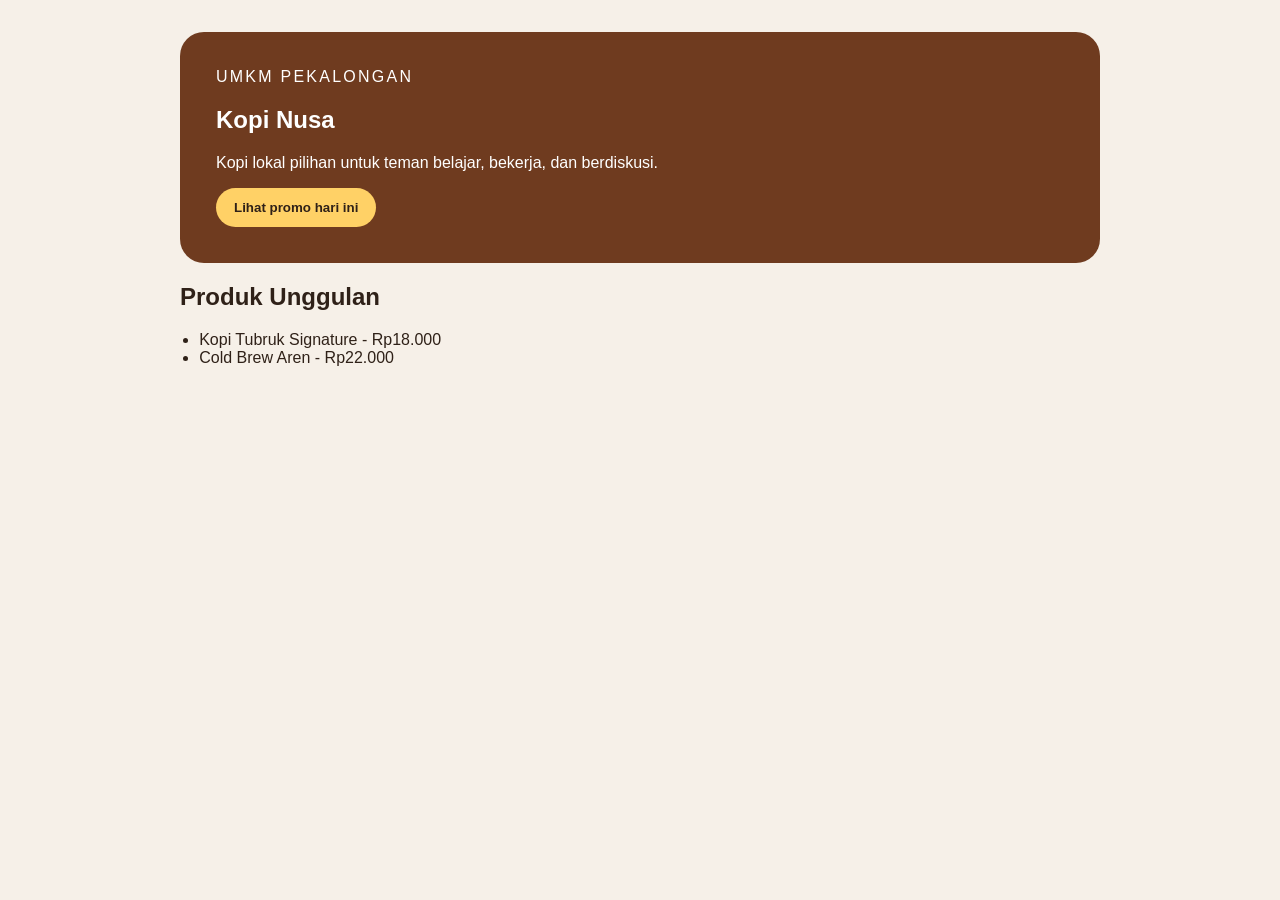
==== index.html @ a94487cd "pertemuan 1" ====
<!doctype html>
<html lang="id">
  <head>
    <meta charset="utf-8" />
    <meta name="viewport" content="width=device-width, initial-scale=1" />
    <title>Kopi Nusa - Website UMKM</title>
    <link rel="stylesheet" href="css/style.css" />
  </head>
  <body>
    <main class="page">
      <section class="hero">
        <p class="eyebrow">UMKM Pekalongan</p>
        <h1>Kopi Nusa</h1>
        <p>Kopi lokal pilihan untuk teman belajar, bekerja, dan berdiskusi.</p>
        <button id="promoButton" type="button">Lihat promo hari ini</button>
      </section>

      <section aria-labelledby="produk-title">
        <h2 id="produk-title">Produk Unggulan</h2>
        <ul class="products">
          <li>Kopi Tubruk Signature - Rp18.000</li>
          <li>Cold Brew Aren - Rp22.000</li>
        </ul>
      </section>
    </main>
    <script src="js/script.js"></script>
  </body>
</html>
---- css/style.css ----
body {
  margin: 0;
  color: #2f2118;
  background: #f6f0e8;
  font-family: Arial, sans-serif;
}

.page {
  max-width: 920px;
  margin: 0 auto;
  padding: 32px 20px;
}

.hero {
  padding: 36px;
  color: white;
  background: #6f3b1f;
  border-radius: 24px;
}

.eyebrow {
  margin: 0 0 8px;
  letter-spacing: 0.14em;
  text-transform: uppercase;
}

.products {
  padding-left: 1.2rem;
}

button {
  padding: 12px 18px;
  color: #2f2118;
  font-weight: 700;
  cursor: pointer;
  background: #ffd166;
  border: 0;
  border-radius: 999px;
}
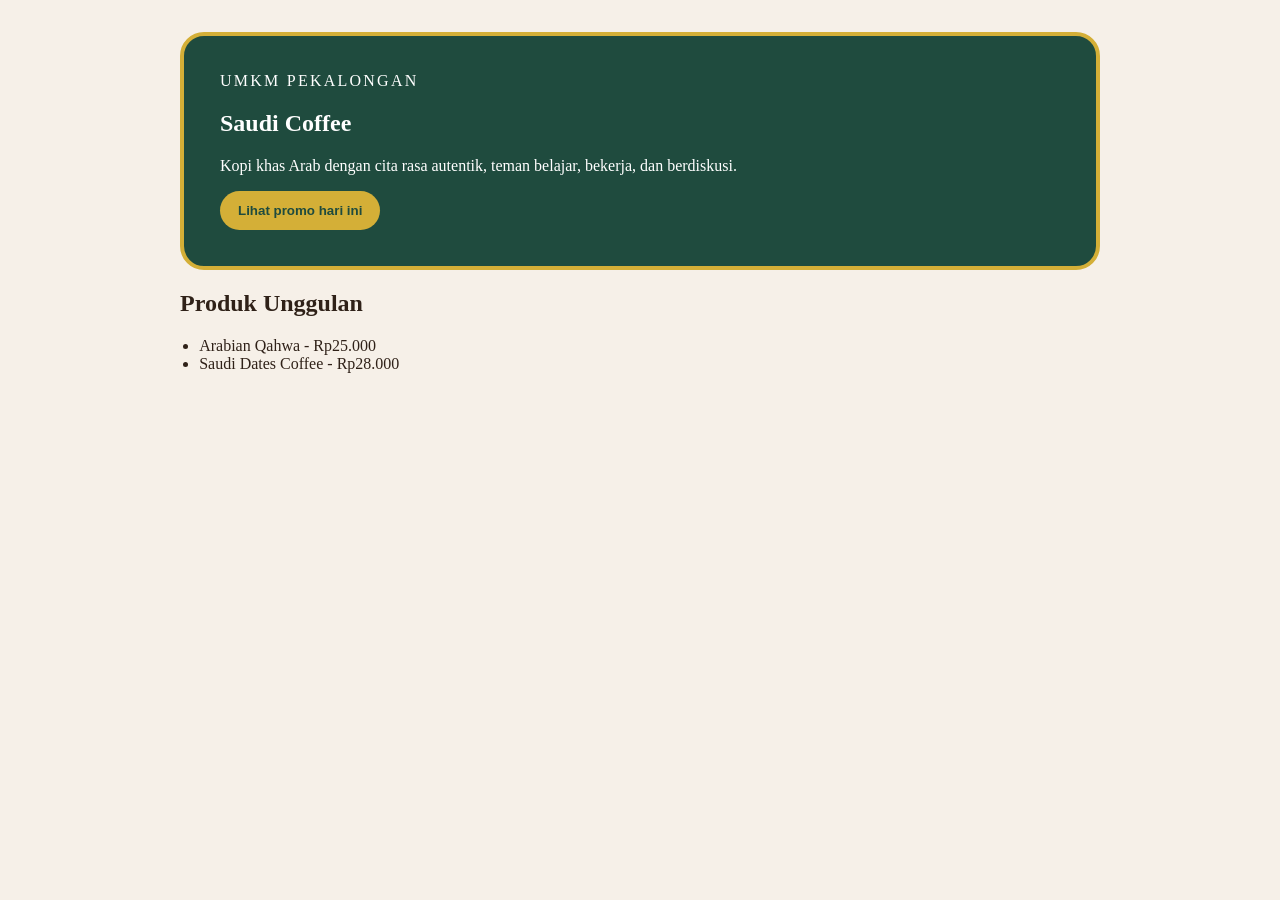
==== commit cb8112ba: "merubah nama umkm dan style css nya jadi nuansa arab (hijau emas)" ====
--- a/index.html
+++ b/index.html
@@ -3,23 +3,26 @@
   <head>
     <meta charset="utf-8" />
     <meta name="viewport" content="width=device-width, initial-scale=1" />
-    <title>Kopi Nusa - Website UMKM</title>
+    <title>Saudi Coffee - Website UMKM</title>
     <link rel="stylesheet" href="css/style.css" />
   </head>
   <body>
     <main class="page">
       <section class="hero">
         <p class="eyebrow">UMKM Pekalongan</p>
-        <h1>Kopi Nusa</h1>
-        <p>Kopi lokal pilihan untuk teman belajar, bekerja, dan berdiskusi.</p>
+        <h1>Saudi Coffee</h1>
+        <p>
+          Kopi khas Arab dengan cita rasa autentik, teman belajar, bekerja, dan
+          berdiskusi.
+        </p>
         <button id="promoButton" type="button">Lihat promo hari ini</button>
       </section>
 
       <section aria-labelledby="produk-title">
         <h2 id="produk-title">Produk Unggulan</h2>
         <ul class="products">
-          <li>Kopi Tubruk Signature - Rp18.000</li>
-          <li>Cold Brew Aren - Rp22.000</li>
+          <li>Arabian Qahwa - Rp25.000</li>
+          <li>Saudi Dates Coffee - Rp28.000</li>
         </ul>
       </section>
     </main>
--- a/css/style.css
+++ b/css/style.css
@@ -2,7 +2,7 @@
   margin: 0;
   color: #2f2118;
   background: #f6f0e8;
-  font-family: Arial, sans-serif;
+  font-family: "Amiri", serif;
 }
 
 .page {
@@ -14,8 +14,9 @@
 .hero {
   padding: 36px;
   color: white;
-  background: #6f3b1f;
+  background: #1f4b3e; /* hijau tua khas Arab */
   border-radius: 24px;
+  border: 4px solid #d4af37; /* aksen emas */
 }
 
 .eyebrow {
@@ -30,10 +31,10 @@
 
 button {
   padding: 12px 18px;
-  color: #2f2118;
+  color: #1f4b3e;
   font-weight: 700;
   cursor: pointer;
-  background: #ffd166;
+  background: #d4af37; /* emas */
   border: 0;
   border-radius: 999px;
 }
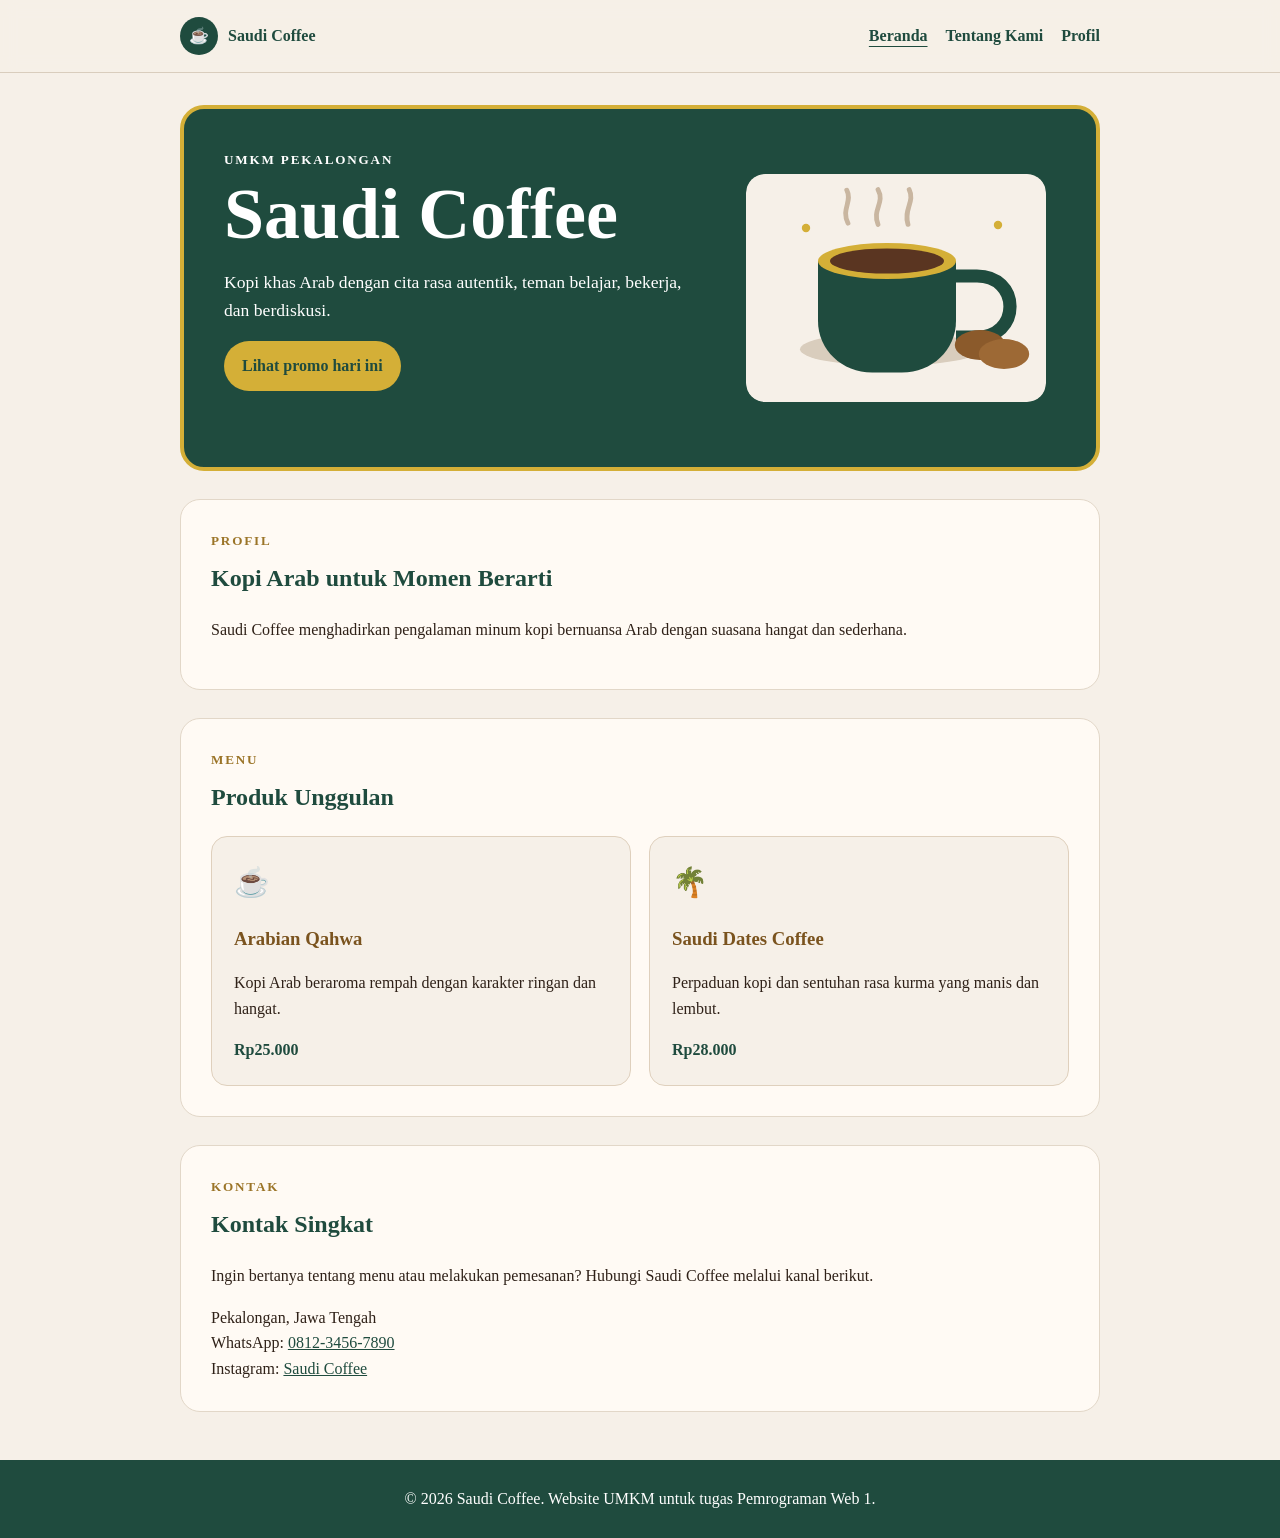
==== commit ea305f98: "menambahkan header, navigasi, kontak dan footer" ====
--- a/index.html
+++ b/index.html
@@ -3,29 +3,109 @@
   <head>
     <meta charset="utf-8" />
     <meta name="viewport" content="width=device-width, initial-scale=1" />
+    <meta
+      name="description"
+      content="Saudi Coffee - kopi khas Arab dari UMKM Pekalongan."
+    />
     <title>Saudi Coffee - Website UMKM</title>
     <link rel="stylesheet" href="css/style.css" />
   </head>
   <body>
+    <header class="site-header">
+      <div class="container header-inner">
+        <a class="brand" href="index.html" aria-label="Saudi Coffee - Beranda">
+          <span class="brand-mark" aria-hidden="true">☕</span>
+          <span>Saudi Coffee</span>
+        </a>
+        <nav aria-label="Navigasi utama">
+          <a href="index.html" aria-current="page">Beranda</a>
+          <a href="tentang.html">Tentang Kami</a>
+          <a href="#profil">Profil</a>
+        </nav>
+      </div>
+    </header>
+
     <main class="page">
-      <section class="hero">
-        <p class="eyebrow">UMKM Pekalongan</p>
-        <h1>Saudi Coffee</h1>
-        <p>
-          Kopi khas Arab dengan cita rasa autentik, teman belajar, bekerja, dan
-          berdiskusi.
-        </p>
-        <button id="promoButton" type="button">Lihat promo hari ini</button>
+      <section class="hero" aria-labelledby="hero-title">
+        <div class="hero-copy">
+          <p class="eyebrow">UMKM Pekalongan</p>
+          <h1 id="hero-title">Saudi Coffee</h1>
+          <p class="lead">
+            Kopi khas Arab dengan cita rasa autentik, teman belajar, bekerja,
+            dan berdiskusi.
+          </p>
+          <button id="promoButton" type="button">Lihat promo hari ini</button>
+          <p id="promoMessage" class="promo-message" aria-live="polite"></p>
+        </div>
+        <img
+          class="hero-image"
+          src="images/saudi-coffee.svg"
+          alt="Ilustrasi secangkir kopi Arab dengan kurma di sampingnya"
+        />
       </section>
 
-      <section aria-labelledby="produk-title">
+      <section
+        id="profil"
+        class="content-section"
+        aria-labelledby="profil-title"
+      >
+        <p class="section-label">Profil</p>
+        <h2 id="profil-title">Kopi Arab untuk Momen Berarti</h2>
+        <p>
+          Saudi Coffee menghadirkan pengalaman minum kopi bernuansa Arab dengan
+          suasana hangat dan sederhana.
+        </p>
+      </section>
+
+      <section class="content-section" aria-labelledby="produk-title">
+        <p class="section-label">Menu</p>
         <h2 id="produk-title">Produk Unggulan</h2>
-        <ul class="products">
-          <li>Arabian Qahwa - Rp25.000</li>
-          <li>Saudi Dates Coffee - Rp28.000</li>
-        </ul>
+        <div class="products">
+          <article class="product-card">
+            <span class="product-icon" aria-hidden="true">☕</span>
+            <h3>Arabian Qahwa</h3>
+            <p>Kopi Arab beraroma rempah dengan karakter ringan dan hangat.</p>
+            <strong>Rp25.000</strong>
+          </article>
+          <article class="product-card">
+            <span class="product-icon" aria-hidden="true">🌴</span>
+            <h3>Saudi Dates Coffee</h3>
+            <p>Perpaduan kopi dan sentuhan rasa kurma yang manis dan lembut.</p>
+            <strong>Rp28.000</strong>
+          </article>
+        </div>
+      </section>
+
+      <section
+        class="content-section contact-section"
+        aria-labelledby="kontak-title"
+      >
+        <p class="section-label">Kontak</p>
+        <h2 id="kontak-title">Kontak Singkat</h2>
+        <p>
+          Ingin bertanya tentang menu atau melakukan pemesanan? Hubungi Saudi
+          Coffee melalui kanal berikut.
+        </p>
+        <address>
+          Pekalongan, Jawa Tengah<br />
+          WhatsApp: <a href="https://wa.me/6281234567890">0812-3456-7890</a
+          ><br />
+          Instagram:
+          <a href="https://instagram.com/" target="_blank" rel="noopener"
+            >Saudi Coffee</a
+          >
+        </address>
       </section>
     </main>
+
+    <footer class="site-footer">
+      <div class="container">
+        <p>
+          &copy; 2026 Saudi Coffee. Website UMKM untuk tugas Pemrograman Web 1.
+        </p>
+      </div>
+    </footer>
+
     <script src="js/script.js"></script>
   </body>
 </html>
--- a/css/style.css
+++ b/css/style.css
@@ -1,40 +1,241 @@
+* {
+  box-sizing: border-box;
+}
+
+html {
+  scroll-behavior: smooth;
+}
+
 body {
   margin: 0;
   color: #2f2118;
   background: #f6f0e8;
-  font-family: "Amiri", serif;
-}
-
+  font-family: Georgia, "Times New Roman", serif;
+  line-height: 1.6;
+}
+
+a {
+  color: #1f4b3e;
+}
+
+a:focus-visible,
+button:focus-visible {
+  outline: 3px solid #d4af37;
+  outline-offset: 4px;
+  border-radius: 6px;
+}
+
+.container,
 .page {
-  max-width: 920px;
+  width: min(920px, calc(100% - 40px));
   margin: 0 auto;
-  padding: 32px 20px;
+}
+
+.site-header {
+  position: sticky;
+  top: 0;
+  z-index: 10;
+  background: rgba(246, 240, 232, 0.96);
+  border-bottom: 1px solid #d9cdbd;
+  -webkit-backdrop-filter: blur(8px);
+  backdrop-filter: blur(8px);
+}
+
+.header-inner {
+  min-height: 72px;
+  display: flex;
+  align-items: center;
+  justify-content: space-between;
+  gap: 24px;
+}
+
+.brand {
+  display: inline-flex;
+  align-items: center;
+  gap: 10px;
+  color: #1f4b3e;
+  font-weight: 800;
+  text-decoration: none;
+}
+
+.brand-mark {
+  display: grid;
+  place-items: center;
+  width: 38px;
+  height: 38px;
+  border-radius: 50%;
+  background: #1f4b3e;
+  color: #d4af37;
+}
+
+nav {
+  display: flex;
+  flex-wrap: wrap;
+  gap: 18px;
+}
+
+nav a {
+  font-weight: 700;
+  text-decoration: none;
+}
+
+nav a:hover,
+nav a[aria-current="page"] {
+  text-decoration: underline;
+  text-underline-offset: 5px;
+}
+
+.page {
+  padding: 32px 0 48px;
 }
 
 .hero {
-  padding: 36px;
+  display: grid;
+  grid-template-columns: 1.2fr 0.8fr;
+  align-items: center;
+  gap: 30px;
+  padding: 40px;
   color: white;
-  background: #1f4b3e; /* hijau tua khas Arab */
+  background: #1f4b3e;
   border-radius: 24px;
-  border: 4px solid #d4af37; /* aksen emas */
-}
-
-.eyebrow {
+  border: 4px solid #d4af37;
+}
+
+.compact-hero {
+  padding-block: 32px;
+}
+
+.eyebrow,
+.section-label {
   margin: 0 0 8px;
   letter-spacing: 0.14em;
   text-transform: uppercase;
-}
-
-.products {
-  padding-left: 1.2rem;
+  font-size: 0.82rem;
+  font-weight: 800;
+}
+
+.hero h1 {
+  margin: 0;
+  font-size: clamp(2.4rem, 6vw, 4.5rem);
+  line-height: 1;
+}
+
+.lead {
+  max-width: 60ch;
+  font-size: 1.1rem;
+}
+
+.hero-image {
+  width: 100%;
+  max-width: 300px;
+  justify-self: center;
+  border-radius: 18px;
 }
 
 button {
   padding: 12px 18px;
   color: #1f4b3e;
+  font: inherit;
   font-weight: 700;
   cursor: pointer;
-  background: #d4af37; /* emas */
+  background: #d4af37;
   border: 0;
   border-radius: 999px;
 }
+
+.promo-message {
+  min-height: 1.5em;
+  margin: 12px 0 0;
+  font-weight: 700;
+}
+
+.content-section {
+  margin-top: 28px;
+  padding: 30px;
+  background: #fffaf4;
+  border: 1px solid #e2d7c8;
+  border-radius: 20px;
+}
+
+.content-section h2 {
+  margin-top: 0;
+  color: #1f4b3e;
+}
+
+.content-section h3 {
+  color: #7a531e;
+}
+
+.section-label {
+  color: #9b7427;
+}
+
+.products {
+  display: grid;
+  grid-template-columns: repeat(2, minmax(0, 1fr));
+  gap: 18px;
+}
+
+.product-card {
+  padding: 22px;
+  border-radius: 16px;
+  background: #f6f0e8;
+  border: 1px solid #dfd0bd;
+}
+
+.product-card h3 {
+  margin-bottom: 8px;
+}
+
+.product-icon {
+  font-size: 1.8rem;
+}
+
+.product-card strong {
+  color: #1f4b3e;
+}
+
+address {
+  font-style: normal;
+}
+
+.text-link {
+  font-weight: 700;
+}
+
+.site-footer {
+  padding: 26px 0;
+  color: #fff;
+  background: #1f4b3e;
+  text-align: center;
+}
+
+.site-footer p {
+  margin: 0;
+}
+
+@media (max-width: 700px) {
+  .header-inner {
+    align-items: flex-start;
+    padding-block: 14px;
+    flex-direction: column;
+  }
+
+  nav {
+    gap: 12px;
+  }
+
+  .hero {
+    grid-template-columns: 1fr;
+    padding: 28px 22px;
+  }
+
+  .products {
+    grid-template-columns: 1fr;
+  }
+
+  .container,
+  .page {
+    width: min(100% - 28px, 920px);
+  }
+}
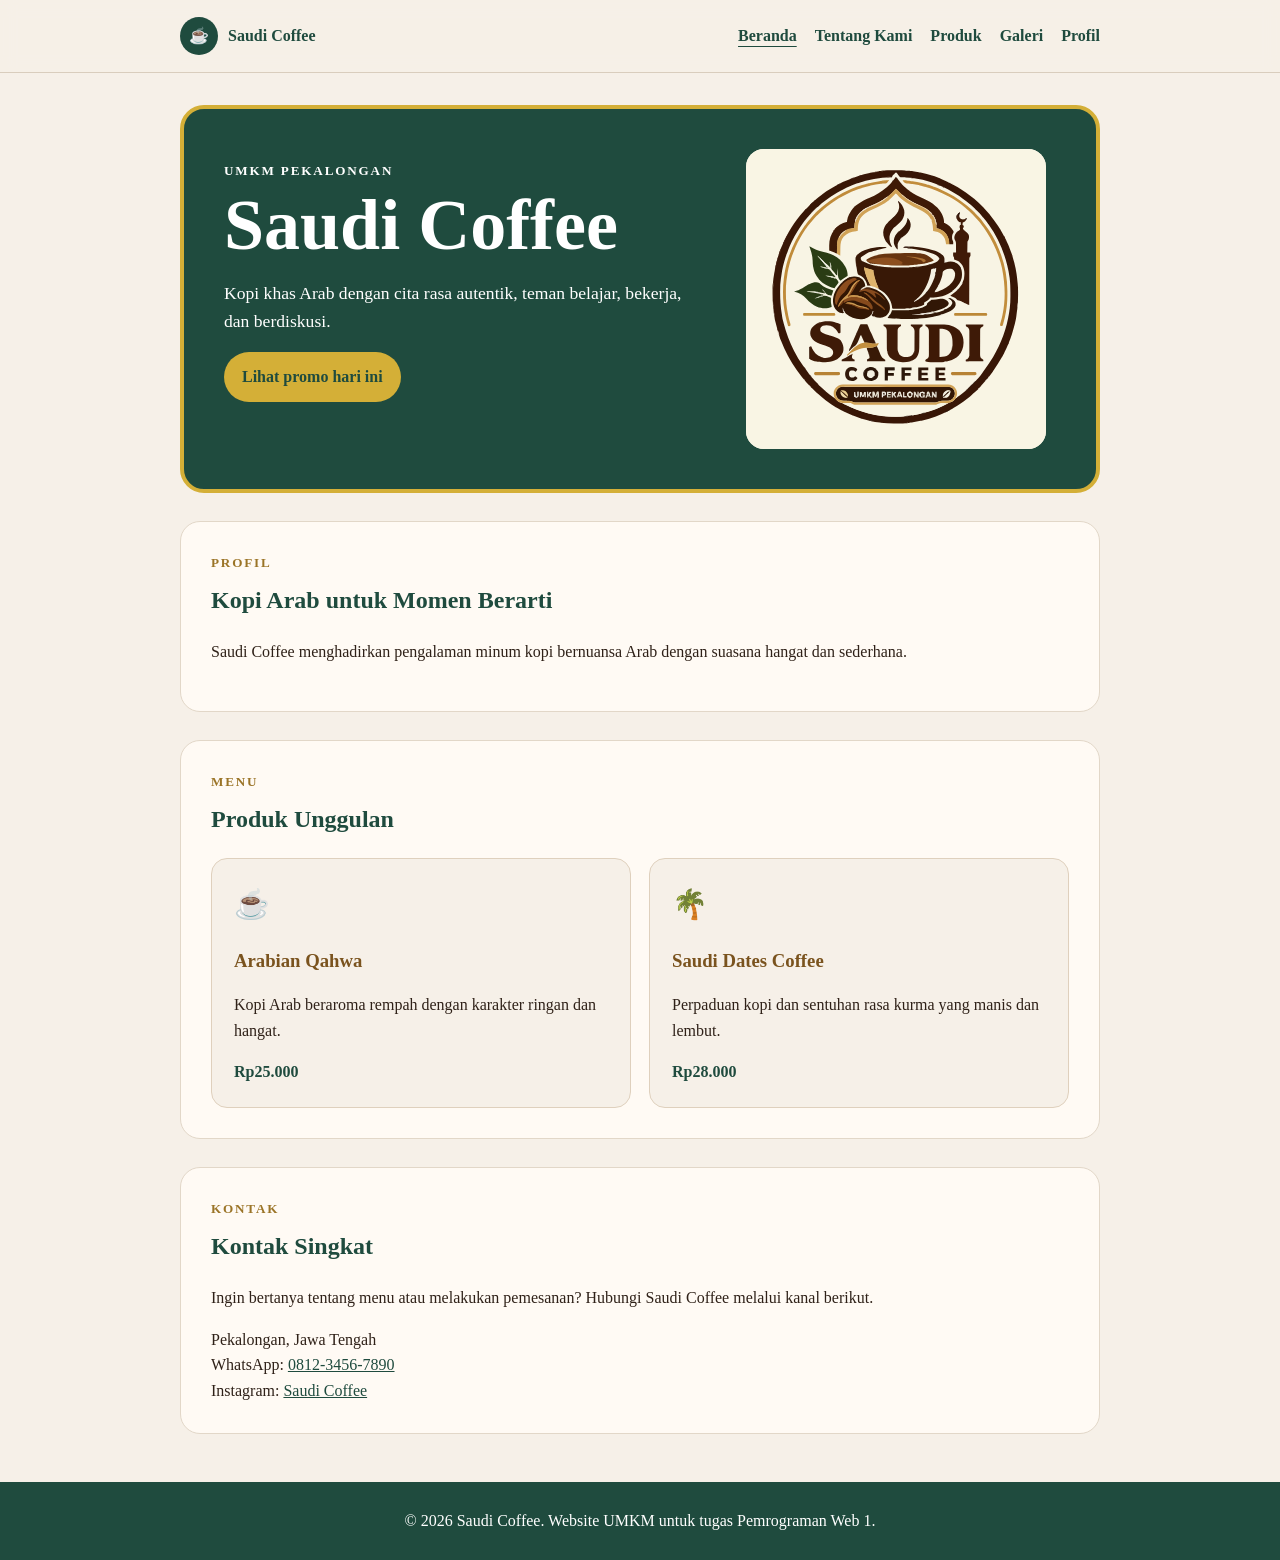
==== commit 545ce73b: "menambahkan menu produk dan galeri" ====
--- a/index.html
+++ b/index.html
@@ -20,6 +20,8 @@
         <nav aria-label="Navigasi utama">
           <a href="index.html" aria-current="page">Beranda</a>
           <a href="tentang.html">Tentang Kami</a>
+          <a href="produk.html">Produk</a>
+          <a href="galeri.html">Galeri</a>
           <a href="#profil">Profil</a>
         </nav>
       </div>
@@ -39,7 +41,7 @@
         </div>
         <img
           class="hero-image"
-          src="images/saudi-coffee.svg"
+          src="assets/images/saudi-coffee.svg"
           alt="Ilustrasi secangkir kopi Arab dengan kurma di sampingnya"
         />
       </section>
--- a/css/style.css
+++ b/css/style.css
@@ -239,3 +239,151 @@
     width: min(100% - 28px, 920px);
   }
 }
+/* ================================
+   P03 - Katalog Produk
+   ================================ */
+
+.table-wrapper {
+  width: 100%;
+  overflow-x: auto;
+  margin-top: 20px;
+}
+
+table {
+  width: 100%;
+  border-collapse: collapse;
+  background: #fffaf4;
+}
+
+caption {
+  margin-bottom: 12px;
+  color: #1f4b3e;
+  font-weight: 800;
+  text-align: left;
+}
+
+th,
+td {
+  padding: 14px 16px;
+  border: 1px solid #dfd0bd;
+  text-align: left;
+  vertical-align: top;
+}
+
+thead th {
+  color: #fff;
+  background: #1f4b3e;
+  font-weight: 800;
+}
+
+tbody th {
+  color: #7a531e;
+  background: #f6f0e8;
+  font-weight: 800;
+}
+
+tbody tr:nth-child(even) td {
+  background: #f6f0e8;
+}
+
+tbody tr:hover td,
+tbody tr:hover th {
+  background: #eee3d4;
+}
+
+/* ================================
+   P03 - Figure & Figcaption
+   ================================ */
+
+figure {
+  margin: 24px 0;
+}
+
+figure img {
+  display: block;
+  width: 100%;
+  max-width: 100%;
+  height: auto;
+  border-radius: 16px;
+  border: 1px solid #dfd0bd;
+  background: #f6f0e8;
+}
+
+figcaption {
+  margin-top: 10px;
+  color: #7a531e;
+  font-size: 0.95rem;
+  font-style: italic;
+}
+
+/* ================================
+   P03 - Galeri
+   ================================ */
+
+.gallery-grid {
+  display: grid;
+  grid-template-columns: repeat(2, minmax(0, 1fr));
+  gap: 20px;
+}
+
+.gallery-grid figure {
+  margin: 0;
+  padding: 16px;
+  background: #f6f0e8;
+  border: 1px solid #dfd0bd;
+  border-radius: 16px;
+}
+
+.gallery-grid figure img {
+  width: 100%;
+  aspect-ratio: 4 / 3;
+  object-fit: contain;
+  border: 0;
+  border-radius: 12px;
+}
+
+/* ================================
+   P03 - Audio & Video
+   ================================ */
+
+audio,
+video {
+  display: block;
+  width: 100%;
+  max-width: 100%;
+  margin-top: 16px;
+}
+
+video {
+  border-radius: 16px;
+  background: #1f4b3e;
+}
+
+.media-note {
+  margin-top: 10px;
+  color: #7a531e;
+  font-size: 0.9rem;
+}
+
+/* ================================
+   P03 - Responsive
+   ================================ */
+
+@media (max-width: 700px) {
+  .gallery-grid {
+    grid-template-columns: 1fr;
+  }
+
+  .table-wrapper {
+    overflow-x: auto;
+  }
+
+  table {
+    min-width: 700px;
+  }
+
+  th,
+  td {
+    padding: 12px;
+  }
+}
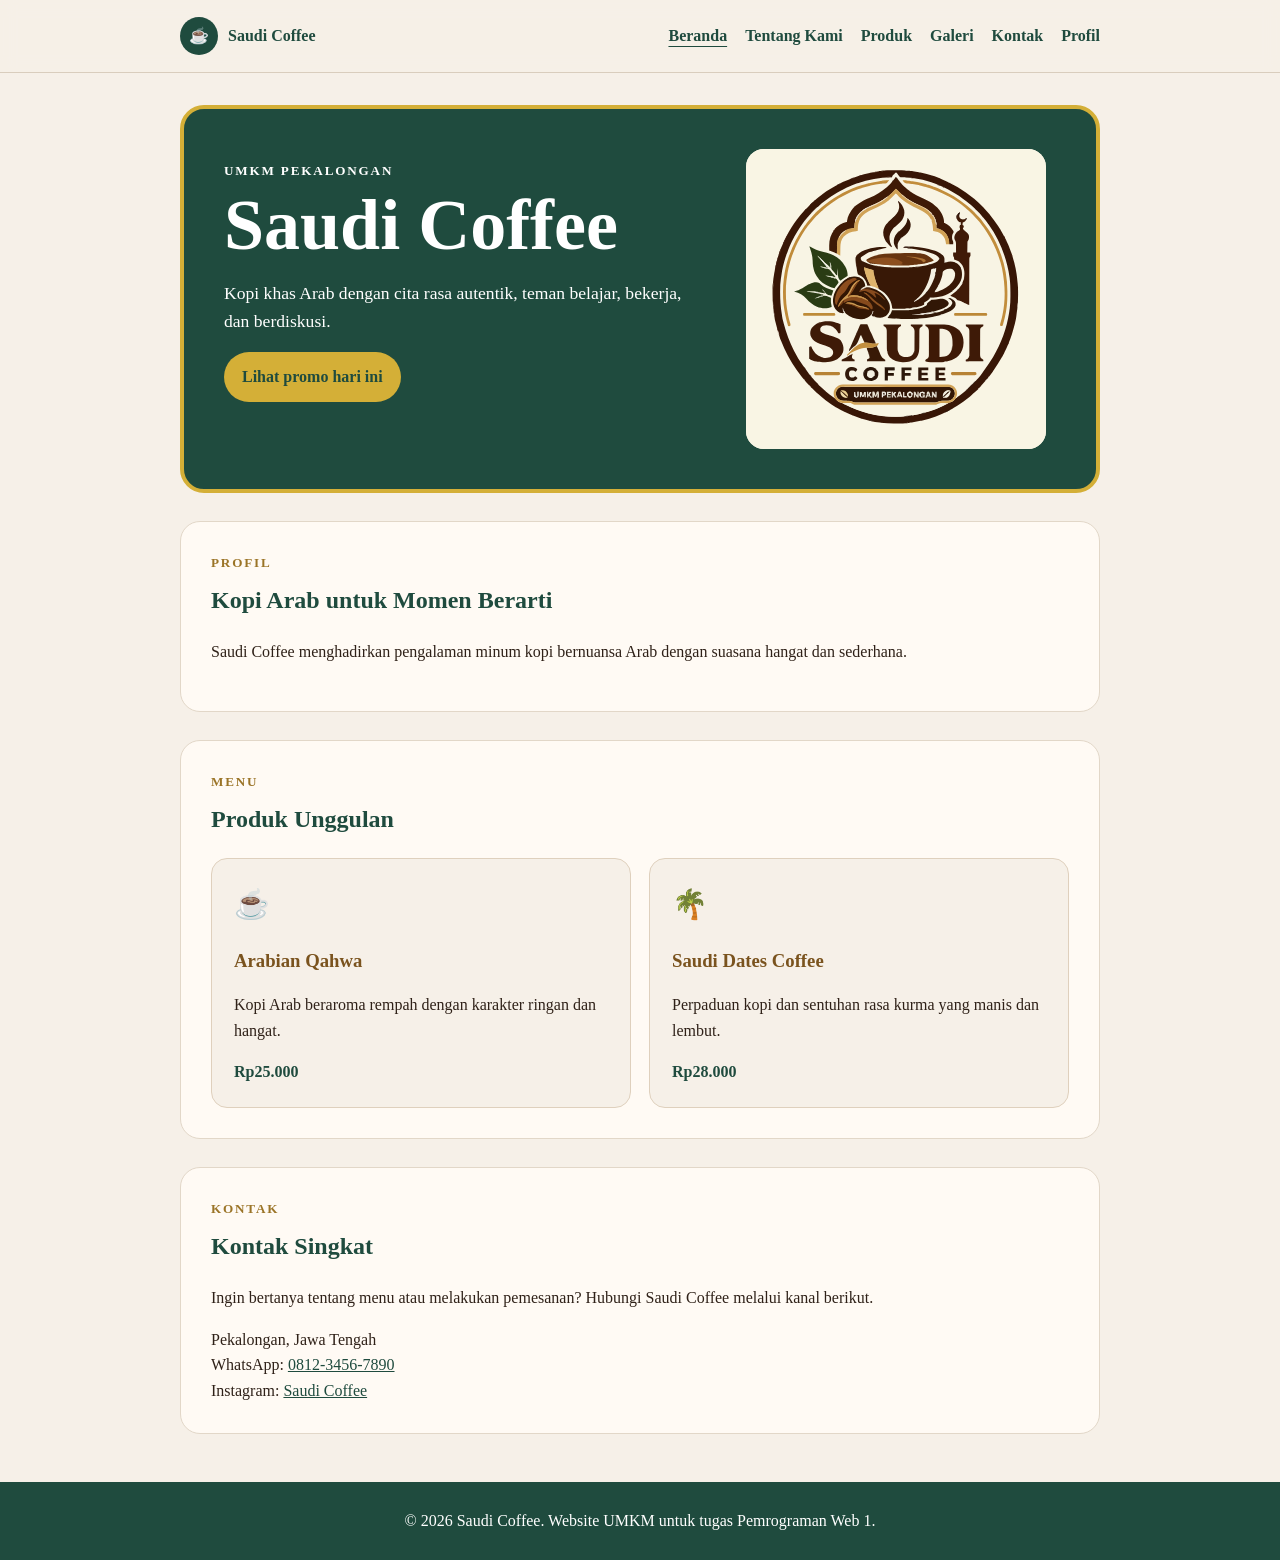
==== commit d69d69f4: "menambahkan halaman kontak dan form pengiriman pesan, dan sedikit memperbaiki css footer agar tidak " ====
--- a/index.html
+++ b/index.html
@@ -22,6 +22,7 @@
           <a href="tentang.html">Tentang Kami</a>
           <a href="produk.html">Produk</a>
           <a href="galeri.html">Galeri</a>
+          <a href="kontak.html">Kontak</a>
           <a href="#profil">Profil</a>
         </nav>
       </div>
--- a/css/style.css
+++ b/css/style.css
@@ -12,6 +12,15 @@
   background: #f6f0e8;
   font-family: Georgia, "Times New Roman", serif;
   line-height: 1.6;
+
+  display: flex;
+  flex-direction: column;
+  min-height: 100vh;
+}
+.page {
+  padding: 32px 0 48px;
+
+  flex: 1;
 }
 
 a {
@@ -387,3 +396,112 @@
     padding: 12px;
   }
 }
+
+/* ================================
+   P04 - FORM KONTAK
+   ================================ */
+
+.form-group {
+  margin-top: 20px;
+}
+
+.form-group label,
+fieldset legend {
+  display: block;
+  margin-bottom: 8px;
+  color: #1f4b3e;
+  font-weight: 800;
+}
+
+input,
+select,
+textarea {
+  width: 100%;
+  padding: 12px 14px;
+  color: #2f2118;
+  background: #fff;
+  font: inherit;
+  border: 1px solid #d9cdbd;
+  border-radius: 10px;
+}
+
+textarea {
+  resize: vertical;
+  min-height: 140px;
+}
+
+input:focus,
+select:focus,
+textarea:focus {
+  border-color: #1f4b3e;
+  outline: 3px solid rgba(212, 175, 55, 0.35);
+  outline-offset: 2px;
+}
+
+input:invalid:not(:placeholder-shown),
+select:invalid,
+textarea:invalid:not(:placeholder-shown) {
+  border-color: #a94442;
+}
+
+fieldset {
+  margin-top: 24px;
+  padding: 20px;
+  border: 1px solid #dfd0bd;
+  border-radius: 14px;
+  background: #f6f0e8;
+}
+
+.radio-group {
+  display: flex;
+  flex-wrap: wrap;
+  gap: 16px;
+}
+
+.radio-group label {
+  display: inline-flex;
+  align-items: center;
+  gap: 8px;
+  margin: 0;
+  color: #2f2118;
+  font-weight: 600;
+}
+
+.radio-group input {
+  width: auto;
+}
+
+.optional {
+  color: #7a531e;
+  font-size: 0.85rem;
+  font-weight: 400;
+}
+
+form button[type="submit"] {
+  margin-top: 24px;
+}
+
+.form-result {
+  margin-top: 24px;
+  padding: 20px;
+  background: #f6f0e8;
+  border: 1px solid #d4af37;
+  border-radius: 14px;
+}
+
+.form-result h2 {
+  margin-top: 0;
+  color: #1f4b3e;
+}
+
+.form-result.error {
+  color: #a94442;
+  border-color: #a94442;
+}
+
+@media (max-width: 700px) {
+  .radio-group {
+    flex-direction: column;
+    gap: 10px;
+  }
+}
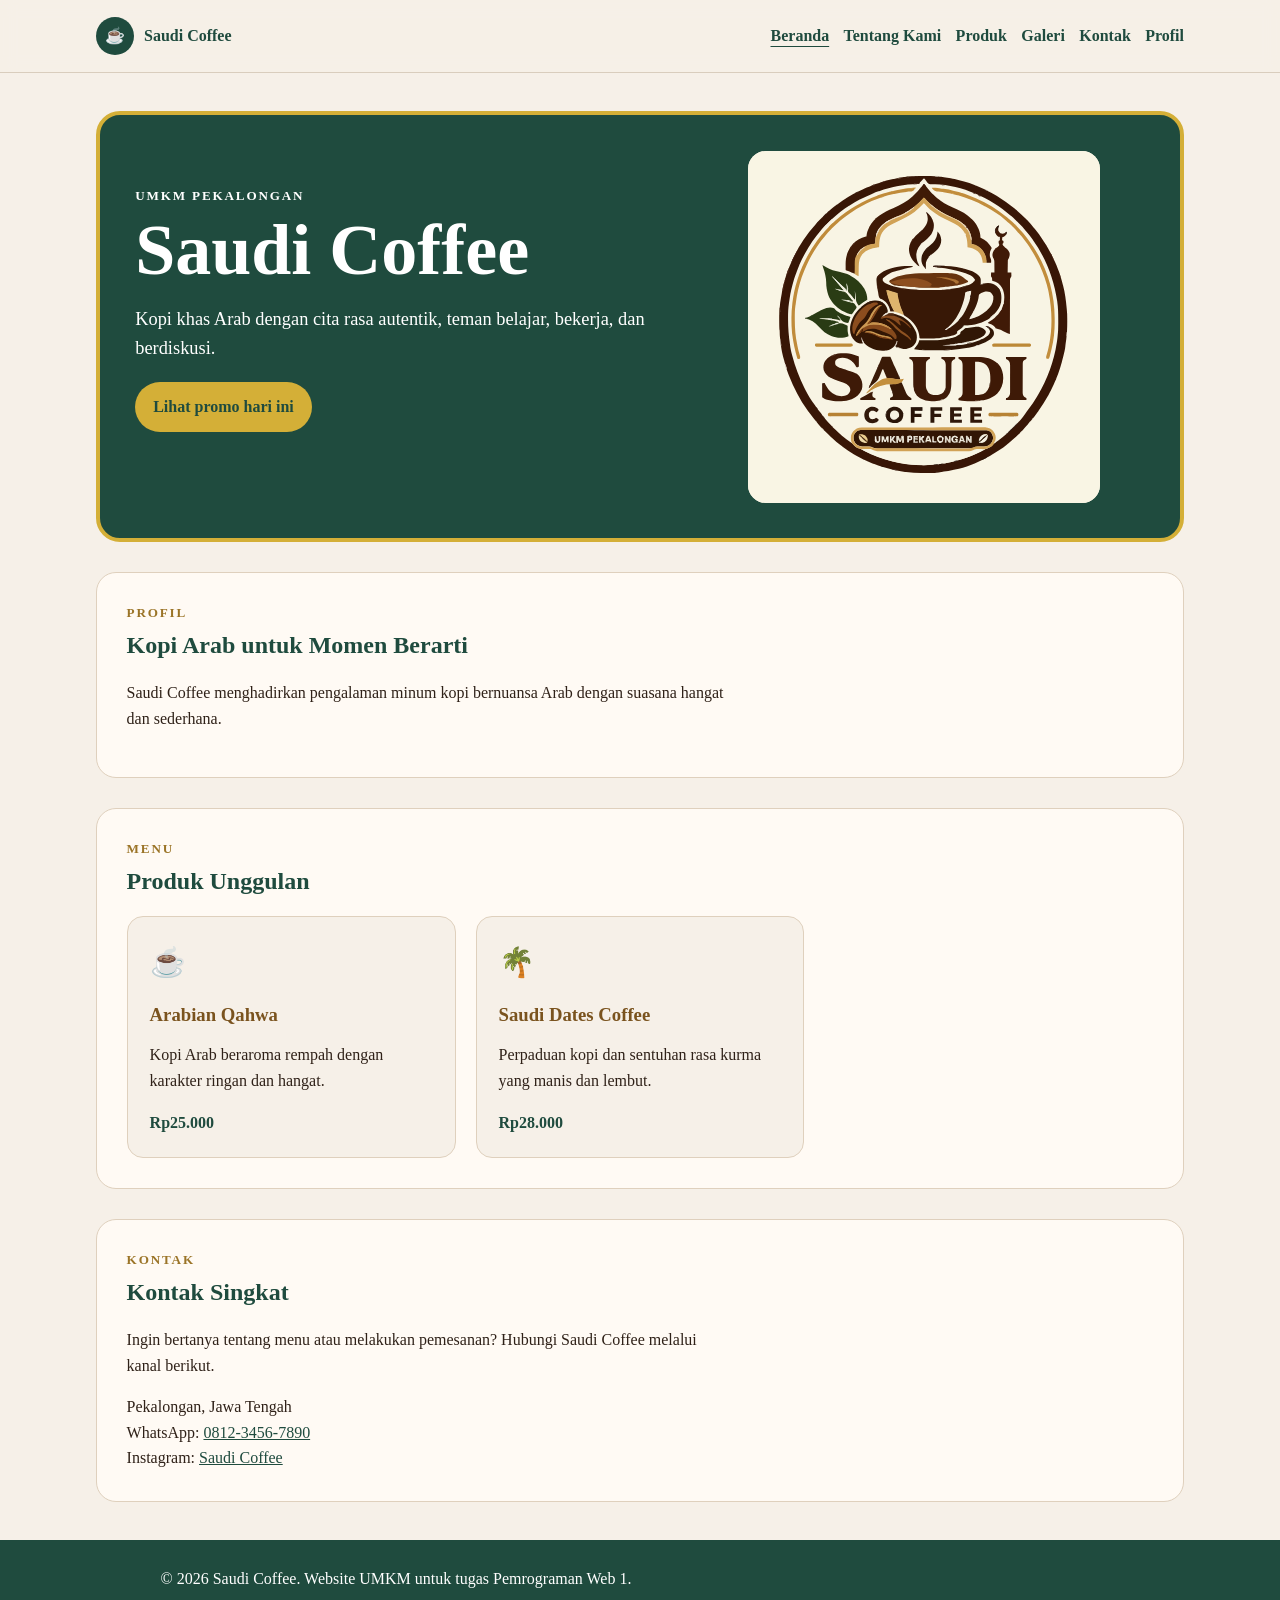
==== commit bb224260: "P09" ====
--- a/index.html
+++ b/index.html
@@ -108,7 +108,7 @@
         </p>
       </div>
     </footer>
-
     <script src="js/script.js"></script>
+    <script src="js/app.js" defer></script>
   </body>
 </html>
--- a/css/style.css
+++ b/css/style.css
@@ -1,3 +1,25 @@
+:root {
+  --color-primary: #1f4b3e;
+  --color-primary-strong: #15372d;
+  --color-text: #2f2118;
+  --color-muted: #7a6352;
+  --color-surface: #fffaf4;
+  --color-surface-alt: #f6f0e8;
+  --color-border: #dfd0bd;
+  --color-focus: #b8860b;
+  --color-accent: #d4af37;
+  --space-1: 0.25rem;
+  --space-2: 0.5rem;
+  --space-3: 1rem;
+  --space-4: 1.5rem;
+  --radius-sm: 0.5rem;
+  --radius-md: 1rem;
+  --radius-lg: 1.5rem;
+  --font-body: Georgia, "Times New Roman", serif;
+  --line-height-body: 1.6;
+  --content-width: 920px;
+}
+
 * {
   box-sizing: border-box;
 }
@@ -8,10 +30,11 @@
 
 body {
   margin: 0;
-  color: #2f2118;
-  background: #f6f0e8;
-  font-family: Georgia, "Times New Roman", serif;
-  line-height: 1.6;
+  font-size: 1rem;
+  color: var(--color-text);
+  background: var(--color-surface-alt);
+  font-family: var(--font-body);
+  line-height: var(--line-height-body);
 
   display: flex;
   flex-direction: column;
@@ -24,12 +47,12 @@
 }
 
 a {
-  color: #1f4b3e;
+  color: var(--color-primary);
 }
 
 a:focus-visible,
 button:focus-visible {
-  outline: 3px solid #d4af37;
+  outline: 3px solid var(--color-focus);
   outline-offset: 4px;
   border-radius: 6px;
 }
@@ -62,7 +85,7 @@
   display: inline-flex;
   align-items: center;
   gap: 10px;
-  color: #1f4b3e;
+  color: var(--color-primary);
   font-weight: 800;
   text-decoration: none;
 }
@@ -73,7 +96,7 @@
   width: 38px;
   height: 38px;
   border-radius: 50%;
-  background: #1f4b3e;
+  background: var(--color-primary);
   color: #d4af37;
 }
 
@@ -105,7 +128,7 @@
   gap: 30px;
   padding: 40px;
   color: white;
-  background: #1f4b3e;
+  background: var(--color-primary);
   border-radius: 24px;
   border: 4px solid #d4af37;
 }
@@ -143,7 +166,7 @@
 
 button {
   padding: 12px 18px;
-  color: #1f4b3e;
+  color: var(--color-primary);
   font: inherit;
   font-weight: 700;
   cursor: pointer;
@@ -161,14 +184,14 @@
 .content-section {
   margin-top: 28px;
   padding: 30px;
-  background: #fffaf4;
-  border: 1px solid #e2d7c8;
+  background: var(--color-surface);
+  border: 1px solid var(--color-border);
   border-radius: 20px;
 }
 
 .content-section h2 {
   margin-top: 0;
-  color: #1f4b3e;
+  color: var(--color-primary);
 }
 
 .content-section h3 {
@@ -187,9 +210,9 @@
 
 .product-card {
   padding: 22px;
-  border-radius: 16px;
-  background: #f6f0e8;
-  border: 1px solid #dfd0bd;
+  border-radius: var(--radius-md);
+  background: var(--color-surface-alt);
+  border: 1px solid var(--color-border);
 }
 
 .product-card h3 {
@@ -201,7 +224,7 @@
 }
 
 .product-card strong {
-  color: #1f4b3e;
+  color: var(--color-primary);
 }
 
 address {
@@ -215,7 +238,7 @@
 .site-footer {
   padding: 26px 0;
   color: #fff;
-  background: #1f4b3e;
+  background: var(--color-primary);
   text-align: center;
 }
 
@@ -261,12 +284,12 @@
 table {
   width: 100%;
   border-collapse: collapse;
-  background: #fffaf4;
+  background: var(--color-surface);
 }
 
 caption {
   margin-bottom: 12px;
-  color: #1f4b3e;
+  color: var(--color-primary);
   font-weight: 800;
   text-align: left;
 }
@@ -274,25 +297,25 @@
 th,
 td {
   padding: 14px 16px;
-  border: 1px solid #dfd0bd;
+  border: 1px solid var(--color-border);
   text-align: left;
   vertical-align: top;
 }
 
 thead th {
   color: #fff;
-  background: #1f4b3e;
+  background: var(--color-primary);
   font-weight: 800;
 }
 
 tbody th {
   color: #7a531e;
-  background: #f6f0e8;
+  background: var(--color-surface-alt);
   font-weight: 800;
 }
 
 tbody tr:nth-child(even) td {
-  background: #f6f0e8;
+  background: var(--color-surface-alt);
 }
 
 tbody tr:hover td,
@@ -313,9 +336,9 @@
   width: 100%;
   max-width: 100%;
   height: auto;
-  border-radius: 16px;
-  border: 1px solid #dfd0bd;
-  background: #f6f0e8;
+  border-radius: var(--radius-md);
+  border: 1px solid var(--color-border);
+  background: var(--color-surface-alt);
 }
 
 figcaption {
@@ -338,9 +361,9 @@
 .gallery-grid figure {
   margin: 0;
   padding: 16px;
-  background: #f6f0e8;
-  border: 1px solid #dfd0bd;
-  border-radius: 16px;
+  background: var(--color-surface-alt);
+  border: 1px solid var(--color-border);
+  border-radius: var(--radius-md);
 }
 
 .gallery-grid figure img {
@@ -364,8 +387,8 @@
 }
 
 video {
-  border-radius: 16px;
-  background: #1f4b3e;
+  border-radius: var(--radius-md);
+  background: var(--color-primary);
 }
 
 .media-note {
@@ -401,107 +424,539 @@
    P04 - FORM KONTAK
    ================================ */
 
-.form-group {
+form#form-kontak,
+pre#preview {
+  background: white;
+  border: 1px solid var(--color-border); /* Garis batas warna krem */
+  border-radius: var(--radius-md);
+  padding: 18px;
   margin-top: 20px;
 }
 
-.form-group label,
+.field {
+  display: grid;
+  gap: 6px;
+  margin-bottom: 14px;
+}
+
+.field label,
 fieldset legend {
-  display: block;
-  margin-bottom: 8px;
-  color: #1f4b3e;
+  color: var(--color-primary); /* Teks label warna hijau tua */
   font-weight: 800;
+}
+
+.field input,
+.field select,
+.field textarea,
+fieldset input {
+  font: inherit;
+  padding: 12px;
+  border: 1px solid #d9cdbd;
+  border-radius: 8px;
+  color: var(--color-text);
+  width: 100%;
+}
+
+.field input:focus,
+.field select:focus,
+.field textarea:focus {
+  border-color: var(--color-primary);
+  outline: 3px solid rgba(212, 175, 55, 0.35); /* Garis luar warna emas pudar */
+  outline-offset: 2px;
+}
+
+fieldset {
+  display: grid;
+  gap: 8px;
+  margin: 0 0 14px;
+  border: 1px solid var(--color-border);
+  border-radius: 12px;
+  background: var(--color-surface-alt); /* Latar belakang krem muda */
+  padding: 16px;
+}
+
+fieldset label {
+  display: inline-flex;
+  align-items: center;
+  gap: 8px;
+  color: var(--color-text);
+  font-weight: 600;
+}
+
+/* Mengatur ukuran tombol bundar khas Saudi Coffee */
+form#form-kontak button[type="submit"] {
+  cursor: pointer;
+  background: #d4af37; /* Latar emas */
+  color: var(--color-primary); /* Teks hijau tua */
+  font-weight: bold;
+  border: none;
+  padding: 14px 24px;
+  border-radius: 999px;
+  margin-top: 10px;
+  width: 100%; /* Tombol memenuhi lebar form */
+  transition: background-color 0.3s;
+}
+
+form#form-kontak button[type="submit"]:hover {
+  background: var(--color-primary); /* Berubah hijau tua */
+  color: #d4af37; /* Teks berubah emas */
+}
+
+#preview-title {
+  margin-top: 40px;
+  color: var(--color-primary);
+}
+
+pre#preview {
+  background: var(--color-surface-alt);
+  color: var(--color-text);
+  font-family: inherit; /* Menyamakan font dengan keseluruhan website */
+  font-weight: bold;
+  white-space: pre-wrap; /* Memastikan teks panjang turun ke bawah, tidak melebar */
+}
+
+/* Mengembalikan ukuran radio button ke ukuran aslinya */
+fieldset input[type="radio"] {
+  width: auto;
+  margin-right: 4px;
+  cursor: pointer;
+}
+
+/* P05 — komponen konsisten, state interaktif, dan aksesibilitas */
+:where(h1, h2, h3, h4) {
+  line-height: 1.2;
+}
+p {
+  max-width: 75ch;
+}
+
+a:hover {
+  color: var(--color-primary-strong);
+}
+
+button {
+  transition:
+    background-color 160ms ease,
+    color 160ms ease,
+    transform 160ms ease;
+}
+button:hover {
+  background: var(--color-primary-strong);
+  color: var(--color-accent);
+}
+button:active {
+  transform: translateY(1px);
+}
+
+:where(a, button, input, select, textarea):focus-visible {
+  outline: 3px solid var(--color-focus);
+  outline-offset: 3px;
 }
 
 input,
 select,
 textarea {
-  width: 100%;
-  padding: 12px 14px;
-  color: #2f2118;
-  background: #fff;
-  font: inherit;
-  border: 1px solid #d9cdbd;
-  border-radius: 10px;
-}
-
-textarea {
-  resize: vertical;
-  min-height: 140px;
-}
-
-input:focus,
-select:focus,
-textarea:focus {
-  border-color: #1f4b3e;
-  outline: 3px solid rgba(212, 175, 55, 0.35);
-  outline-offset: 2px;
-}
-
-input:invalid:not(:placeholder-shown),
-select:invalid,
-textarea:invalid:not(:placeholder-shown) {
-  border-color: #a94442;
-}
-
-fieldset {
-  margin-top: 24px;
-  padding: 20px;
-  border: 1px solid #dfd0bd;
-  border-radius: 14px;
-  background: #f6f0e8;
-}
-
-.radio-group {
+  max-width: 100%;
+}
+fieldset input[type="radio"],
+fieldset input[type="checkbox"] {
+  width: auto;
+  accent-color: var(--color-primary);
+}
+
+.field input,
+.field select,
+.field textarea {
+  background: var(--color-surface);
+}
+
+@media (prefers-reduced-motion: reduce) {
+  *,
+  *::before,
+  *::after {
+    scroll-behavior: auto !important;
+    transition-duration: 0.01ms !important;
+    animation-duration: 0.01ms !important;
+  }
+}
+
+/* P06 — layout katalog: Grid dua dimensi dan Flexbox satu dimensi */
+.layout-toolbar {
   display: flex;
   flex-wrap: wrap;
-  gap: 16px;
-}
-
-.radio-group label {
+  align-items: center;
+  gap: var(--space-2);
+  margin-top: var(--space-3);
+}
+
+.layout-toolbar button {
+  border: 1px solid var(--color-primary);
+  border-radius: var(--radius-sm);
+  padding: var(--space-2) var(--space-3);
+  color: var(--color-primary);
+  background: var(--color-surface);
+}
+
+.layout-toolbar button[aria-pressed="true"] {
+  color: #fff;
+  background: var(--color-primary);
+}
+
+.layout-status,
+.layout-note {
+  color: var(--color-muted);
+}
+
+.catalog {
+  gap: var(--space-3);
+  margin-top: var(--space-3);
+}
+
+.catalog.layout-grid {
+  display: grid;
+  grid-template-columns: repeat(auto-fit, minmax(min(100%, 13rem), 1fr));
+  align-items: stretch;
+}
+
+.catalog.layout-flex {
+  display: flex;
+  flex-wrap: wrap;
+  align-items: stretch;
+}
+
+.catalog.layout-flex .catalog-card {
+  flex: 1 1 13rem;
+}
+
+.catalog-card {
+  position: relative;
+  display: flex;
+  flex-direction: column;
+  min-width: 0;
+  padding: var(--space-3);
+  background: var(--color-surface);
+}
+
+.catalog-card h2 {
+  margin: 0 0 var(--space-2);
+  padding-inline-end: 4.5rem;
+  color: var(--color-primary);
+  font-size: 1.15rem;
+  line-height: 1.25;
+}
+
+.catalog-card p {
+  margin-top: 0;
+}
+
+.card-actions {
+  display: flex;
+  align-items: center;
+  justify-content: space-between;
+  gap: var(--space-2);
+  margin-top: auto;
+  padding-top: var(--space-3);
+}
+
+.card-actions a {
+  display: inline-block;
+  border: 1px solid var(--color-primary);
+  border-radius: var(--radius-sm);
+  padding: var(--space-1) var(--space-2);
+  font-weight: 700;
+  text-decoration: none;
+}
+
+.badge {
+  position: absolute;
+  inset-block-start: var(--space-2);
+  inset-inline-end: var(--space-2);
+  padding: 0.2rem 0.45rem;
+  border-radius: 999px;
+  background: var(--color-accent);
+  color: var(--color-text);
+  font-size: 0.75rem;
+  font-weight: 800;
+}
+
+.layout-note {
+  margin-top: var(--space-3);
+  font-size: 0.95rem;
+}
+
+code {
+  padding: 0.1rem 0.25rem;
+  border-radius: 0.25rem;
+  background: var(--color-surface-alt);
+  font-size: 0.9em;
+}
+
+.layout-toolbar button:focus-visible,
+.card-actions a:focus-visible {
+  outline: 3px solid var(--color-focus);
+  outline-offset: 3px;
+}
+
+.js-product-grid {
+  display: grid;
+  grid-template-columns: repeat(auto-fit, minmax(14rem, 1fr));
+  gap: var(--space-4);
+  margin-top: var(--space-4);
+}
+
+.js-product-card {
+  padding: var(--space-4);
+  border: 1px solid var(--color-border);
+  border-radius: var(--radius-lg);
+  background: var(--color-surface);
+}
+
+.js-product-card h3 {
+  margin-top: 0;
+  margin-bottom: var(--space-2);
+  color: var(--color-primary);
+}
+
+.js-product-card p {
+  margin: 0 0 var(--space-2);
+}
+
+.js-product-card .price {
+  color: var(--color-primary);
+  font-weight: 800;
+}
+
+.stock-badge {
   display: inline-flex;
-  align-items: center;
-  gap: 8px;
-  margin: 0;
-  color: #2f2118;
-  font-weight: 600;
-}
-
-.radio-group input {
-  width: auto;
-}
-
-.optional {
-  color: #7a531e;
+  margin-block-start: var(--space-2);
+  padding: 0.25rem 0.6rem;
+  border-radius: 999px;
   font-size: 0.85rem;
-  font-weight: 400;
-}
-
-form button[type="submit"] {
-  margin-top: 24px;
-}
-
-.form-result {
-  margin-top: 24px;
-  padding: 20px;
-  background: #f6f0e8;
-  border: 1px solid #d4af37;
-  border-radius: 14px;
-}
-
-.form-result h2 {
-  margin-top: 0;
-  color: #1f4b3e;
-}
-
-.form-result.error {
-  color: #a94442;
-  border-color: #a94442;
-}
-
-@media (max-width: 700px) {
-  .radio-group {
-    flex-direction: column;
-    gap: 10px;
-  }
-}
+  font-weight: 700;
+  background: #dcfce7;
+  color: #166534;
+}
+
+.stock-badge.warning {
+  background: #fef3c7;
+  color: #92400e;
+}
+
+.stock-badge.empty {
+  background: #fee2e2;
+  color: #991b1b;
+}
+
+/*P07 — Responsive Mobile-First*/
+:root {
+  --space-page: clamp(1rem, 0.65rem + 1.8vw, 2.5rem);
+  --space-section: clamp(1rem, 0.7rem + 1.5vw, 1.875rem);
+  --content-width: 68rem;
+}
+
+html {
+  overflow-wrap: anywhere;
+}
+
+body {
+  min-width: 0;
+}
+
+.container,
+.page {
+  width: min(calc(100% - 2 * var(--space-page)), var(--content-width));
+  min-width: 0;
+}
+
+.page {
+  padding-block: clamp(1.25rem, 0.8rem + 2vw, 3rem);
+}
+
+/* Baseline mobile: navigasi, hero, katalog, dan galeri
+   menggunakan satu kolom sebelum ruang mencukupi. */
+.header-inner {
+  flex-wrap: wrap;
+  gap: 0.75rem 1rem;
+  padding-block: 0.75rem;
+}
+
+nav {
+  min-width: 0;
+  max-width: 100%;
+  gap: 0.5rem 0.9rem;
+}
+
+nav a {
+  display: inline-block;
+  padding-block: 0.2rem;
+}
+
+.hero {
+  grid-template-columns: minmax(0, 1fr);
+  gap: var(--space-section);
+  padding: clamp(1rem, 0.6rem + 2vw, 2.5rem);
+  border-width: clamp(2px, 0.35vw, 4px);
+}
+
+.hero h1 {
+  font-size: clamp(2rem, 1.35rem + 4.5vw, 4.5rem);
+  overflow-wrap: anywhere;
+}
+
+.lead {
+  font-size: clamp(1rem, 0.95rem + 0.35vw, 1.15rem);
+}
+
+.hero-image {
+  width: 100%;
+  max-width: min(100%, 22rem);
+  height: auto;
+}
+
+.content-section {
+  margin-top: var(--space-section);
+  padding: clamp(1rem, 0.65rem + 1.5vw, 1.875rem);
+  min-width: 0;
+}
+
+.products,
+.gallery-grid {
+  grid-template-columns: minmax(0, 1fr);
+  gap: clamp(0.75rem, 0.5rem + 1vw, 1.25rem);
+}
+
+.product-card,
+.catalog-card,
+.gallery-grid figure {
+  min-width: 0;
+}
+
+img,
+audio,
+video,
+svg {
+  max-width: 100%;
+}
+
+img {
+  height: auto;
+}
+
+.gallery-grid figure img {
+  width: 100%;
+  height: auto;
+  aspect-ratio: 4 / 3;
+  object-fit: contain;
+}
+
+.table-wrapper {
+  width: 100%;
+  max-width: 100%;
+  overflow-x: auto;
+  overscroll-behavior-inline: contain;
+}
+
+.table-wrapper table {
+  width: 100%;
+  min-width: 43.75rem;
+}
+
+th,
+td {
+  overflow-wrap: anywhere;
+}
+
+form#form-kontak,
+pre#preview,
+.field,
+fieldset {
+  min-width: 0;
+  max-width: 100%;
+}
+
+.field input,
+.field select,
+.field textarea,
+pre#preview {
+  min-width: 0;
+  max-width: 100%;
+}
+
+pre#preview {
+  overflow-wrap: anywhere;
+  white-space: pre-wrap;
+}
+
+/* Breakpoint 42rem: kartu mulai berdampingan saat ruang
+   cukup, bukan berdasarkan nama/perangkat tertentu. */
+@media (min-width: 42rem) {
+  .header-inner {
+    align-items: center;
+    flex-wrap: nowrap;
+  }
+
+  nav {
+    justify-content: flex-end;
+  }
+
+  .products,
+  .gallery-grid {
+    grid-template-columns: repeat(2, minmax(0, 1fr));
+  }
+
+  .hero {
+    grid-template-columns: minmax(0, 1.1fr) minmax(12rem, 0.9fr);
+  }
+
+  .compact-hero {
+    grid-template-columns: minmax(0, 1fr) minmax(10rem, 0.65fr);
+  }
+}
+
+/* Breakpoint 56rem: ruang cukup untuk hero dan katalog
+   tiga kolom tanpa membuat isi kartu terlalu sempit. */
+@media (min-width: 56rem) {
+  .hero {
+    grid-template-columns: minmax(0, 1.1fr) minmax(18rem, 0.9fr);
+  }
+
+  .compact-hero {
+    grid-template-columns: minmax(0, 1fr) minmax(15rem, 0.7fr);
+  }
+
+  .products,
+  .gallery-grid {
+    grid-template-columns: repeat(3, minmax(0, 1fr));
+  }
+}
+
+/* Pada zoom besar/layar pendek, isi tetap bisa dibaca dan
+   fokus keyboard tetap tampak. */
+@media (max-width: 30rem) {
+  .brand {
+    max-width: 100%;
+  }
+
+  nav {
+    gap: 0.35rem 0.7rem;
+  }
+
+  nav a {
+    font-size: 0.95rem;
+  }
+
+  .card-actions {
+    flex-wrap: wrap;
+  }
+
+  form#form-kontak,
+  pre#preview {
+    padding: 0.875rem;
+  }
+}
+
+@media (prefers-reduced-motion: reduce) {
+  html {
+    scroll-behavior: auto;
+  }
+}
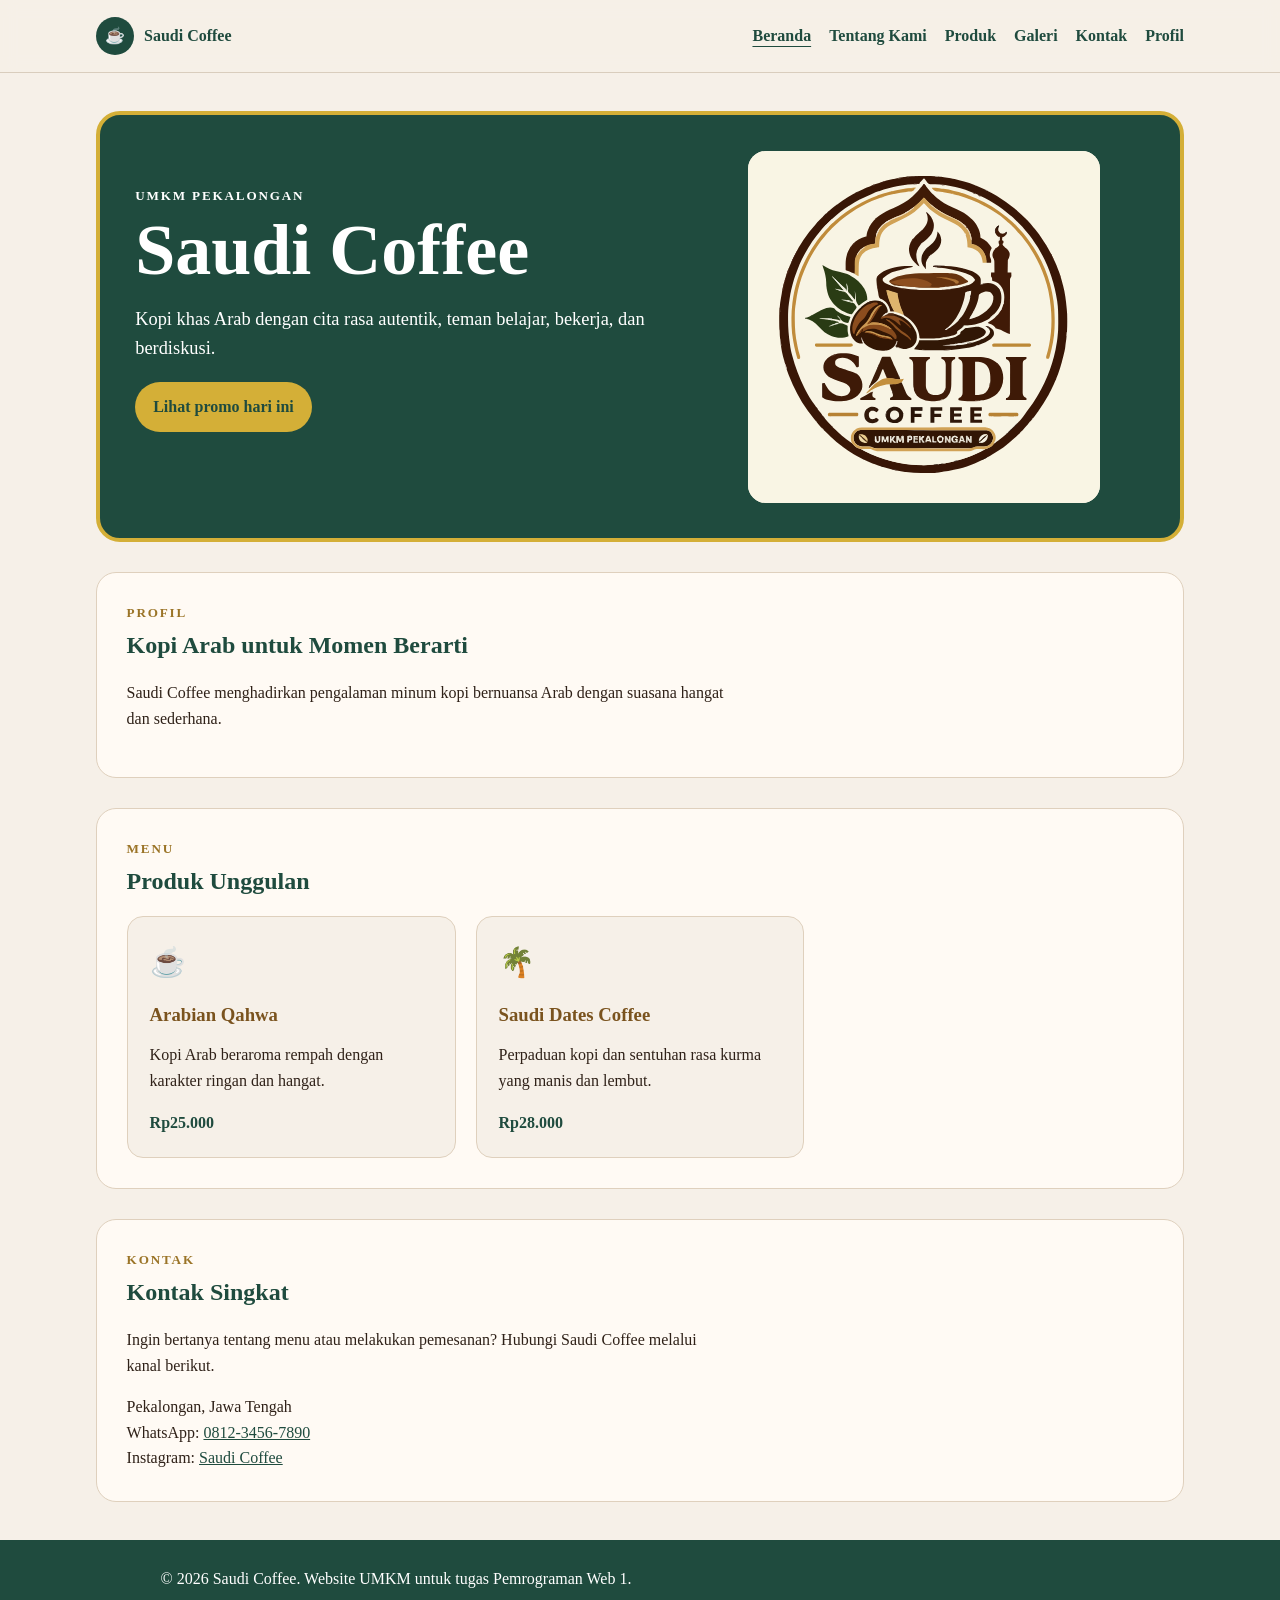
==== commit 2e91f4ba: "merubah tampilan nav menggunakan tombol hamburger pada tampilan mobile" ====
--- a/index.html
+++ b/index.html
@@ -17,7 +17,18 @@
           <span class="brand-mark" aria-hidden="true">☕</span>
           <span>Saudi Coffee</span>
         </a>
-        <nav aria-label="Navigasi utama">
+        <button
+          class="nav-toggle"
+          type="button"
+          aria-expanded="false"
+          aria-controls="primary-nav"
+          aria-label="Buka menu navigasi"
+        >
+          <span class="nav-toggle-bar"></span>
+          <span class="nav-toggle-bar"></span>
+          <span class="nav-toggle-bar"></span>
+        </button>
+        <nav id="primary-nav" class="site-nav" aria-label="Navigasi utama">
           <a href="index.html" aria-current="page">Beranda</a>
           <a href="tentang.html">Tentang Kami</a>
           <a href="produk.html">Produk</a>
@@ -109,6 +120,5 @@
       </div>
     </footer>
     <script src="js/script.js"></script>
-    <script src="js/app.js" defer></script>
   </body>
 </html>
--- a/css/style.css
+++ b/css/style.css
@@ -100,21 +100,44 @@
   color: #d4af37;
 }
 
-nav {
+.site-nav {
   display: flex;
   flex-wrap: wrap;
   gap: 18px;
 }
 
-nav a {
+.site-nav a {
   font-weight: 700;
   text-decoration: none;
 }
 
-nav a:hover,
-nav a[aria-current="page"] {
+.site-nav a:hover,
+.site-nav a[aria-current="page"] {
   text-decoration: underline;
   text-underline-offset: 5px;
+}
+
+.nav-toggle {
+  display: none;
+  width: 46px;
+  height: 46px;
+  padding: 0;
+  border: 1px solid var(--color-border);
+  background: transparent;
+  border-radius: 12px;
+  align-items: center;
+  justify-content: center;
+  flex-direction: column;
+  gap: 5px;
+  cursor: pointer;
+}
+
+.nav-toggle-bar {
+  display: block;
+  width: 22px;
+  height: 2px;
+  border-radius: 999px;
+  background: var(--color-primary);
 }
 
 .page {
@@ -248,13 +271,31 @@
 
 @media (max-width: 700px) {
   .header-inner {
+    align-items: center;
+    padding-block: 12px;
+    flex-wrap: wrap;
+  }
+
+  .brand {
+    font-size: 1rem;
+  }
+
+  .nav-toggle {
+    display: inline-flex;
+    margin-left: auto;
+  }
+
+  .site-nav {
+    display: none;
+    width: 100%;
+    flex-direction: column;
     align-items: flex-start;
-    padding-block: 14px;
-    flex-direction: column;
-  }
-
-  nav {
     gap: 12px;
+    padding-top: 8px;
+  }
+
+  .site-nav.is-open {
+    display: flex;
   }
 
   .hero {
